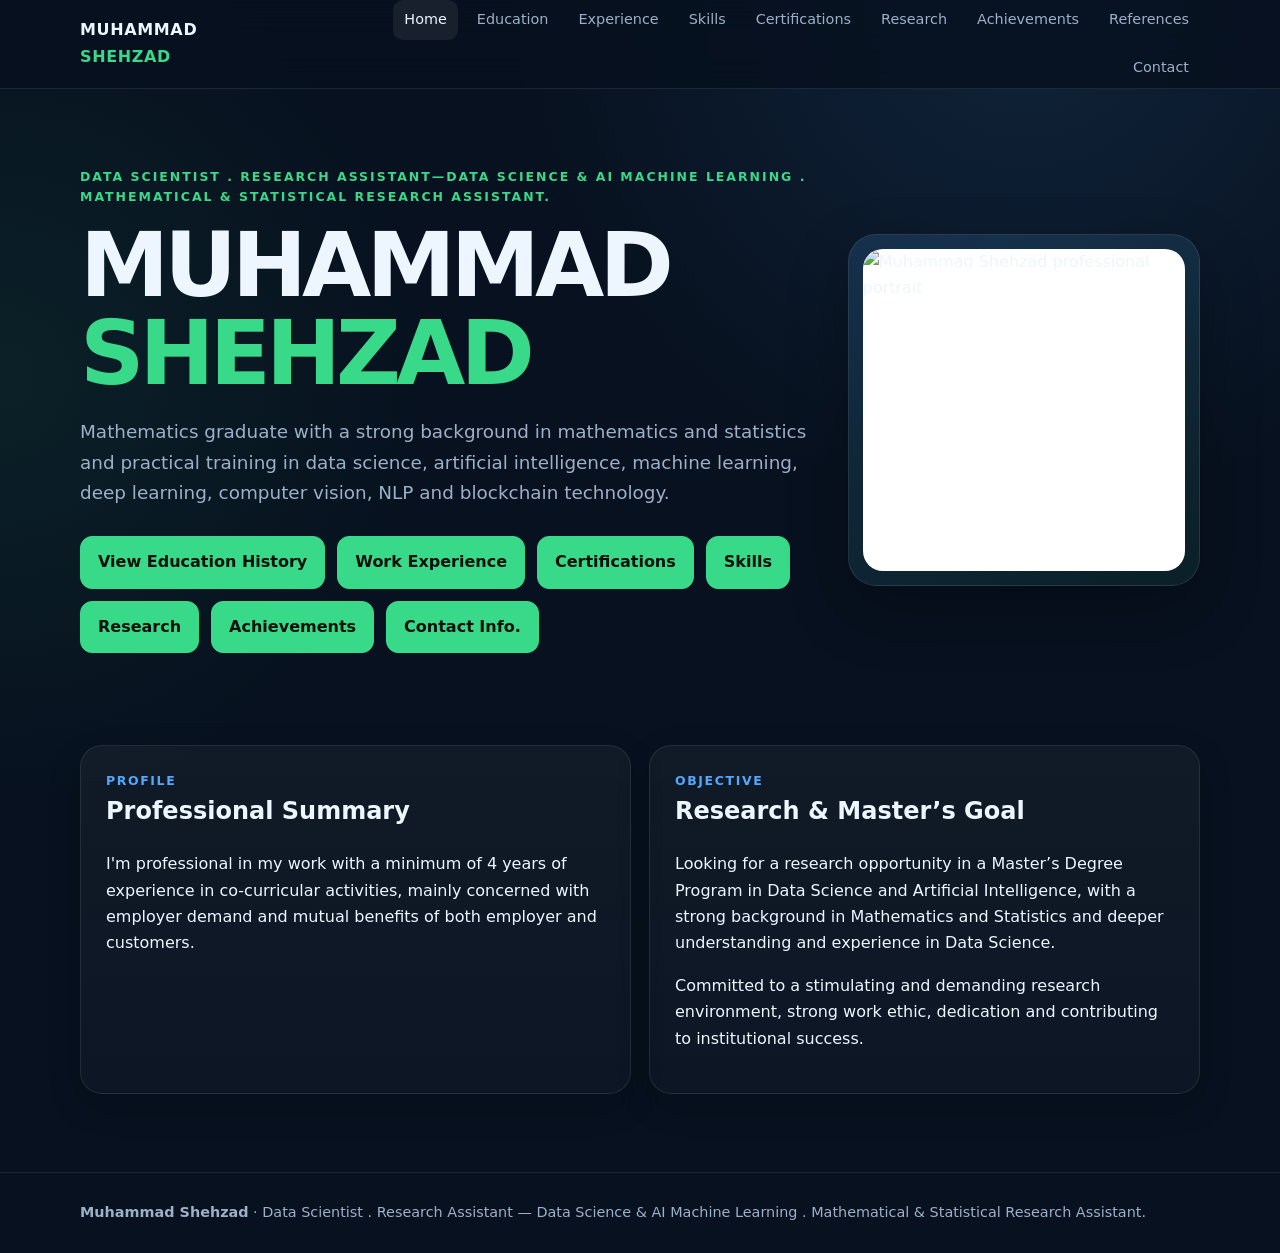
==== index.html @ 077e9774 "Comment out project statistics section in index.html Comment out the section displaying project stat" ====
<!doctype html>
<html lang="en">
<head>
<meta charset="utf-8">
<meta name="viewport" content="width=device-width,initial-scale=1">
<meta name="description" content="Resume website of Muhammad Shehzad — Mathematics, Data Science, Artificial Intelligence, Machine Learning and Deep Learning.">
<title>Home | Muhammad Shehzad</title>
<link rel="stylesheet" href="styles.css">
</head>
<body>

<nav class="nav">
  <div class="container nav-inner">
    <a class="brand" href="index.html">MUHAMMAD <span>SHEHZAD</span></a>
    <div class="nav-links">
      <a href="index.html">Home</a>
      <a href="education.html">Education</a>
      <a href="experience.html">Experience</a>
      <a href="skills.html">Skills</a>
      <a href="certifications.html">Certifications</a>
      <a href="research.html">Research</a>
      <a href="achievements.html">Achievements</a>
      <a href="references.html">References</a>
      <a href="contact.html">Contact</a>
    </div>
  </div>
</nav>

<main>
<section class="hero">
  <div class="container hero-grid">
    <div>
      <div class="kicker">Data Scientist . Research Assistant—Data Science & AI Machine Learning . Mathematical & Statistical Research Assistant.</div>
      <h1>MUHAMMAD <span>SHEHZAD</span></h1>
      <p class="lead">Mathematics graduate with a strong background in mathematics and statistics and practical training in data science, artificial intelligence, machine learning, deep learning, computer vision, NLP and blockchain technology.</p>
      <div class="hero-actions">
        <a class="btn primary" href="education.html">View Education History</a>
        <a class="btn primary" href="experience.html">Work Experience</a>
        <a class="btn primary" href="certifications.html">Certifications</a>
        <a class="btn primary" href="skills.html">Skills</a>
        <a class="btn primary" href="research.html">Research</a>
        <a class="btn primary" href="achievements.html">Achievements</a>
        <a class="btn primary" href="contact.html">Contact Info.</a>
      </div>
    </div>
    <div class="photo-card"><img src="assets/profile.png" alt="Muhammad Shehzad professional portrait"></div>
  </div>
</section>
<section class="section">
  <div class="container grid grid-2">
    <article class="card">
      <div class="eyebrow">Profile</div>
      <h2>Professional Summary</h2>
      <p>I'm professional in my work with a minimum of 4 years of experience in co-curricular activities, mainly concerned with employer demand and mutual benefits of both employer and customers.</p>
    </article>
    <article class="card">
      <div class="eyebrow">Objective</div>
      <h2>Research & Master’s Goal</h2>
      <p>Looking for a research opportunity in a Master’s Degree Program in Data Science and Artificial Intelligence, with a strong background in Mathematics and Statistics and deeper understanding and experience in Data Science.</p>
      <p>Committed to a stimulating and demanding research environment, strong work ethic, dedication and contributing to institutional success.</p>
    </article>
  </div>
<!-- <section class="section">
  <div class="container grid grid-3">
    <div class="card"><div class="stat">500+</div><p class="muted">Projects and assignment tasks completed during CUI Traineeship.</p></div>
    <div class="card"><div class="stat">5+</div><p class="muted">Years of co-curricular activity experience.</p></div>
  </div>
</section> -->
</main>

<footer class="footer">
  <div class="container">
    <strong>Muhammad Shehzad</strong> · Data Scientist . Research Assistant — Data Science & AI Machine Learning .  Mathematical & Statistical Research Assistant.
  </div>
</footer>
<script>
document.querySelectorAll('.nav-links a').forEach(a=>{
  if(a.pathname.split('/').pop() === location.pathname.split('/').pop()) a.classList.add('active');
});
</script>

</body>
</html>
---- styles.css ----
:root{
  --bg:#07111f; --panel:#0d1b2e; --panel2:#10233a; --text:#edf5ff;
  --muted:#9db0c8; --accent:#39d98a; --accent2:#52a8ff; --line:rgba(255,255,255,.09);
  --shadow:0 24px 60px rgba(0,0,0,.28); --radius:22px;
}
*{box-sizing:border-box}
html{scroll-behavior:smooth}
body{margin:0;font-family:Inter,ui-sans-serif,system-ui,-apple-system,BlinkMacSystemFont,"Segoe UI",sans-serif;background:
radial-gradient(circle at 80% 0%,rgba(82,168,255,.12),transparent 32%),
radial-gradient(circle at 0% 30%,rgba(57,217,138,.08),transparent 28%),var(--bg);color:var(--text);line-height:1.65}
a{color:inherit;text-decoration:none}
.container{width:min(1120px,92%);margin:auto}
.nav{position:sticky;top:0;z-index:50;background:rgba(7,17,31,.82);backdrop-filter:blur(18px);border-bottom:1px solid var(--line)}
.nav-inner{min-height:72px;display:flex;align-items:center;justify-content:space-between;gap:18px}
.brand{font-weight:800;letter-spacing:.04em}
.brand span{color:var(--accent)}
.nav-links{display:flex;gap:8px;flex-wrap:wrap;justify-content:flex-end}
.nav-links a{padding:8px 11px;border-radius:10px;color:var(--muted);font-size:.9rem}
.nav-links a:hover,.nav-links a.active{color:var(--text);background:rgba(255,255,255,.07)}
.hero{padding:78px 0 52px}
.hero-grid{display:grid;grid-template-columns:1.45fr .7fr;gap:38px;align-items:center}
.kicker{color:var(--accent);font-weight:800;text-transform:uppercase;letter-spacing:.16em;font-size:.78rem}
h1{font-size:clamp(2.8rem,7vw,5.8rem);line-height:.98;margin:14px 0 20px;letter-spacing:-.055em}
h1 span{color:var(--accent)}
.lead{font-size:1.15rem;color:var(--muted);max-width:760px}
.hero-actions{display:flex;gap:12px;flex-wrap:wrap;margin-top:28px}
.btn{display:inline-flex;align-items:center;justify-content:center;padding:12px 17px;border-radius:12px;border:1px solid var(--line);font-weight:700}
.btn.primary{background:var(--accent);color:#04110b;border-color:var(--accent)}
.btn.secondary{background:rgba(255,255,255,.04)}
.photo-card{background:linear-gradient(145deg,rgba(82,168,255,.16),rgba(57,217,138,.08));border:1px solid var(--line);padding:14px;border-radius:28px;box-shadow:var(--shadow)}
.photo-card img{display:block;width:100%;aspect-ratio:1/1;object-fit:cover;border-radius:20px;background:#fff}
.section{padding:40px 0 78px}
.page-head{padding:65px 0 30px}
.page-head h1{font-size:clamp(2.4rem,6vw,4.5rem)}
.grid{display:grid;gap:18px}
.grid-2{grid-template-columns:repeat(2,minmax(0,1fr))}
.grid-3{grid-template-columns:repeat(3,minmax(0,1fr))}
.card{background:linear-gradient(180deg,rgba(255,255,255,.045),rgba(255,255,255,.025));border:1px solid var(--line);border-radius:var(--radius);padding:25px;box-shadow:0 12px 35px rgba(0,0,0,.13)}
.card h2,.card h3{margin-top:0}
.muted{color:var(--muted)}
.eyebrow{color:var(--accent2);font-size:.78rem;text-transform:uppercase;font-weight:800;letter-spacing:.13em}
.timeline{position:relative;margin-top:25px}
.timeline:before{content:"";position:absolute;left:13px;top:4px;bottom:4px;width:2px;background:var(--line)}
.item{position:relative;padding-left:46px;margin-bottom:26px}
.dot{position:absolute;left:6px;top:7px;width:16px;height:16px;border-radius:50%;background:var(--accent);box-shadow:0 0 0 5px rgba(57,217,138,.12)}
.item h3{margin:0 0 5px}
.meta{color:var(--muted);font-size:.92rem}
.tags{display:flex;flex-wrap:wrap;gap:8px;margin-top:18px}
.tag{padding:7px 10px;border:1px solid var(--line);background:rgba(255,255,255,.035);border-radius:999px;color:#cfe0f3;font-size:.86rem}
.list{padding-left:19px}
.list li{margin:7px 0}
.stat{font-size:2rem;font-weight:850;color:var(--accent);line-height:1.1}
.footer{border-top:1px solid var(--line);padding:28px 0;color:var(--muted);font-size:.9rem}
.notice{border-left:3px solid var(--accent2);background:rgba(82,168,255,.07);padding:14px 17px;border-radius:10px;color:#c7d8eb}
.contact-row{display:flex;gap:12px;align-items:flex-start;padding:12px 0;border-bottom:1px solid var(--line)}
.contact-row:last-child{border-bottom:0}
.contact-icon{width:32px;color:var(--accent);font-weight:800}
@media(max-width:820px){.hero-grid,.grid-2,.grid-3{grid-template-columns:1fr}.nav-inner{align-items:flex-start;padding:12px 0}.nav-links{max-height:115px;overflow:auto}.hero{padding-top:45px}h1{font-size:3.1rem}}
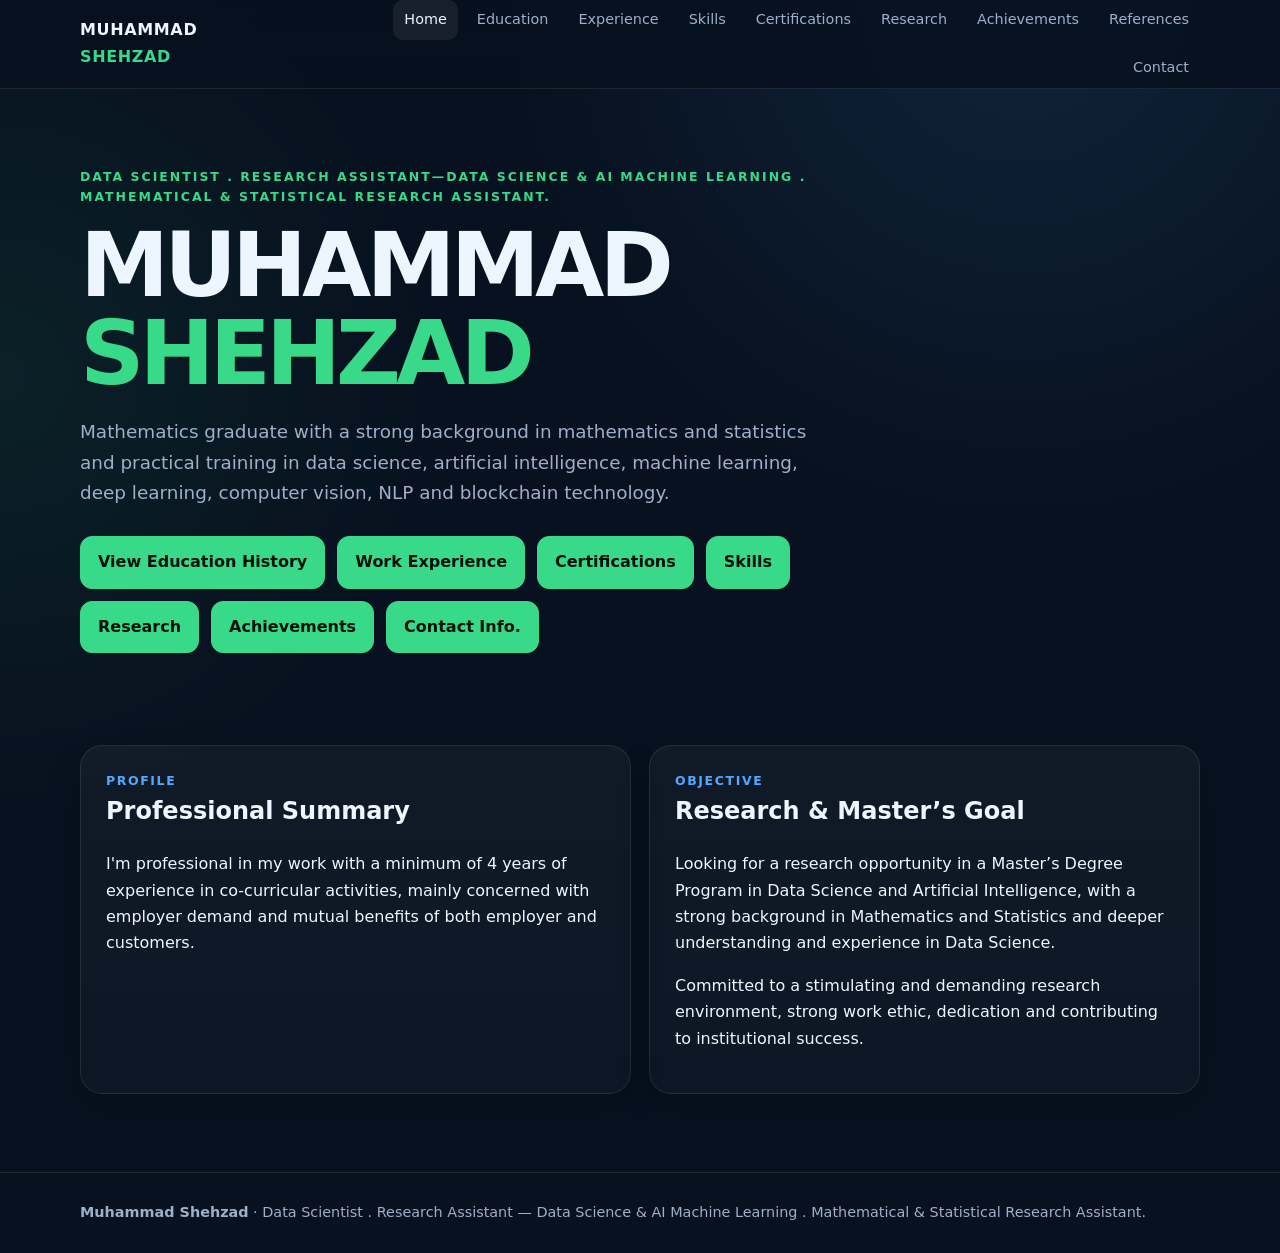
==== commit ea6098a2: "Preload profile image and remove img tag Replaced image tag with preload link for profile image." ====
--- a/index.html
+++ b/index.html
@@ -43,7 +43,8 @@
         <a class="btn primary" href="contact.html">Contact Info.</a>
       </div>
     </div>
-    <div class="photo-card"><img src="assets/profile.png" alt="Muhammad Shehzad professional portrait"></div>
+    <link rel="preload" as="image" href="assets/profile.png" alt="Muhammad Shehzad professional portrait">
+<!--    <div class="photo-card"><img src="assets/profile.png" alt="Muhammad Shehzad professional portrait"></div> -->
   </div>
 </section>
 <section class="section">
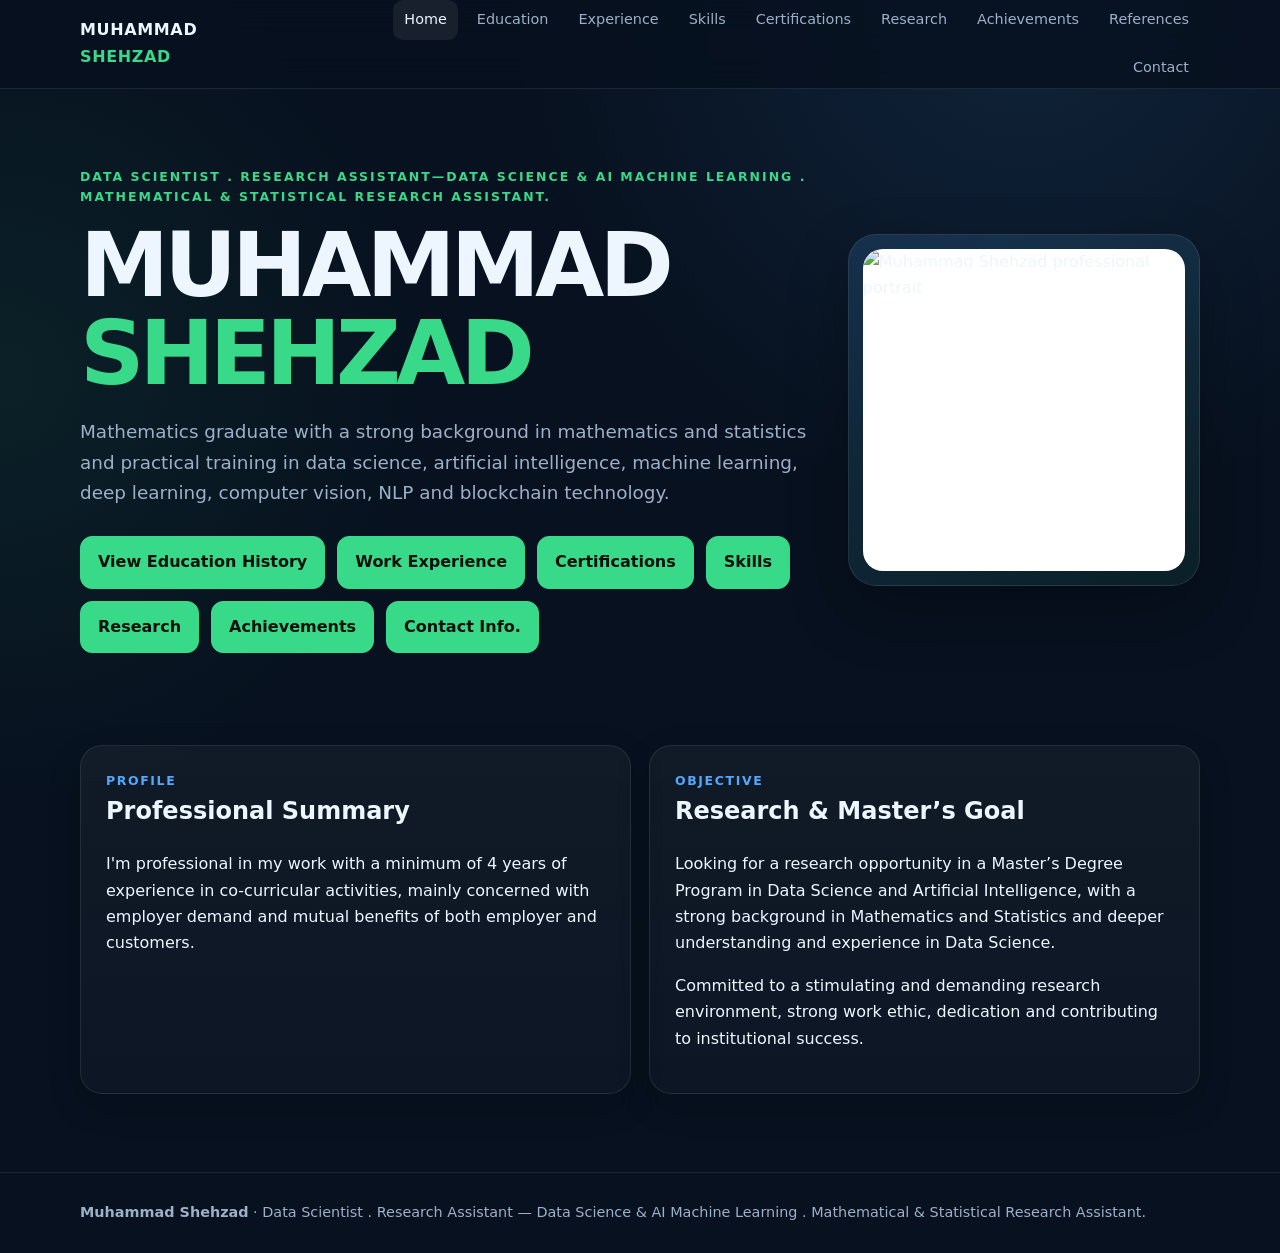
==== commit f1907b33: "Update profile image display in index.html Replaced preload link with visible image in photo card." ====
--- a/index.html
+++ b/index.html
@@ -43,8 +43,7 @@
         <a class="btn primary" href="contact.html">Contact Info.</a>
       </div>
     </div>
-    <link rel="preload" as="image" href="assets/profile.png" alt="Muhammad Shehzad professional portrait">
-<!--    <div class="photo-card"><img src="assets/profile.png" alt="Muhammad Shehzad professional portrait"></div> -->
+    <div class="photo-card"><img src="assets/profile.png" alt="Muhammad Shehzad professional portrait"></div> 
   </div>
 </section>
 <section class="section">
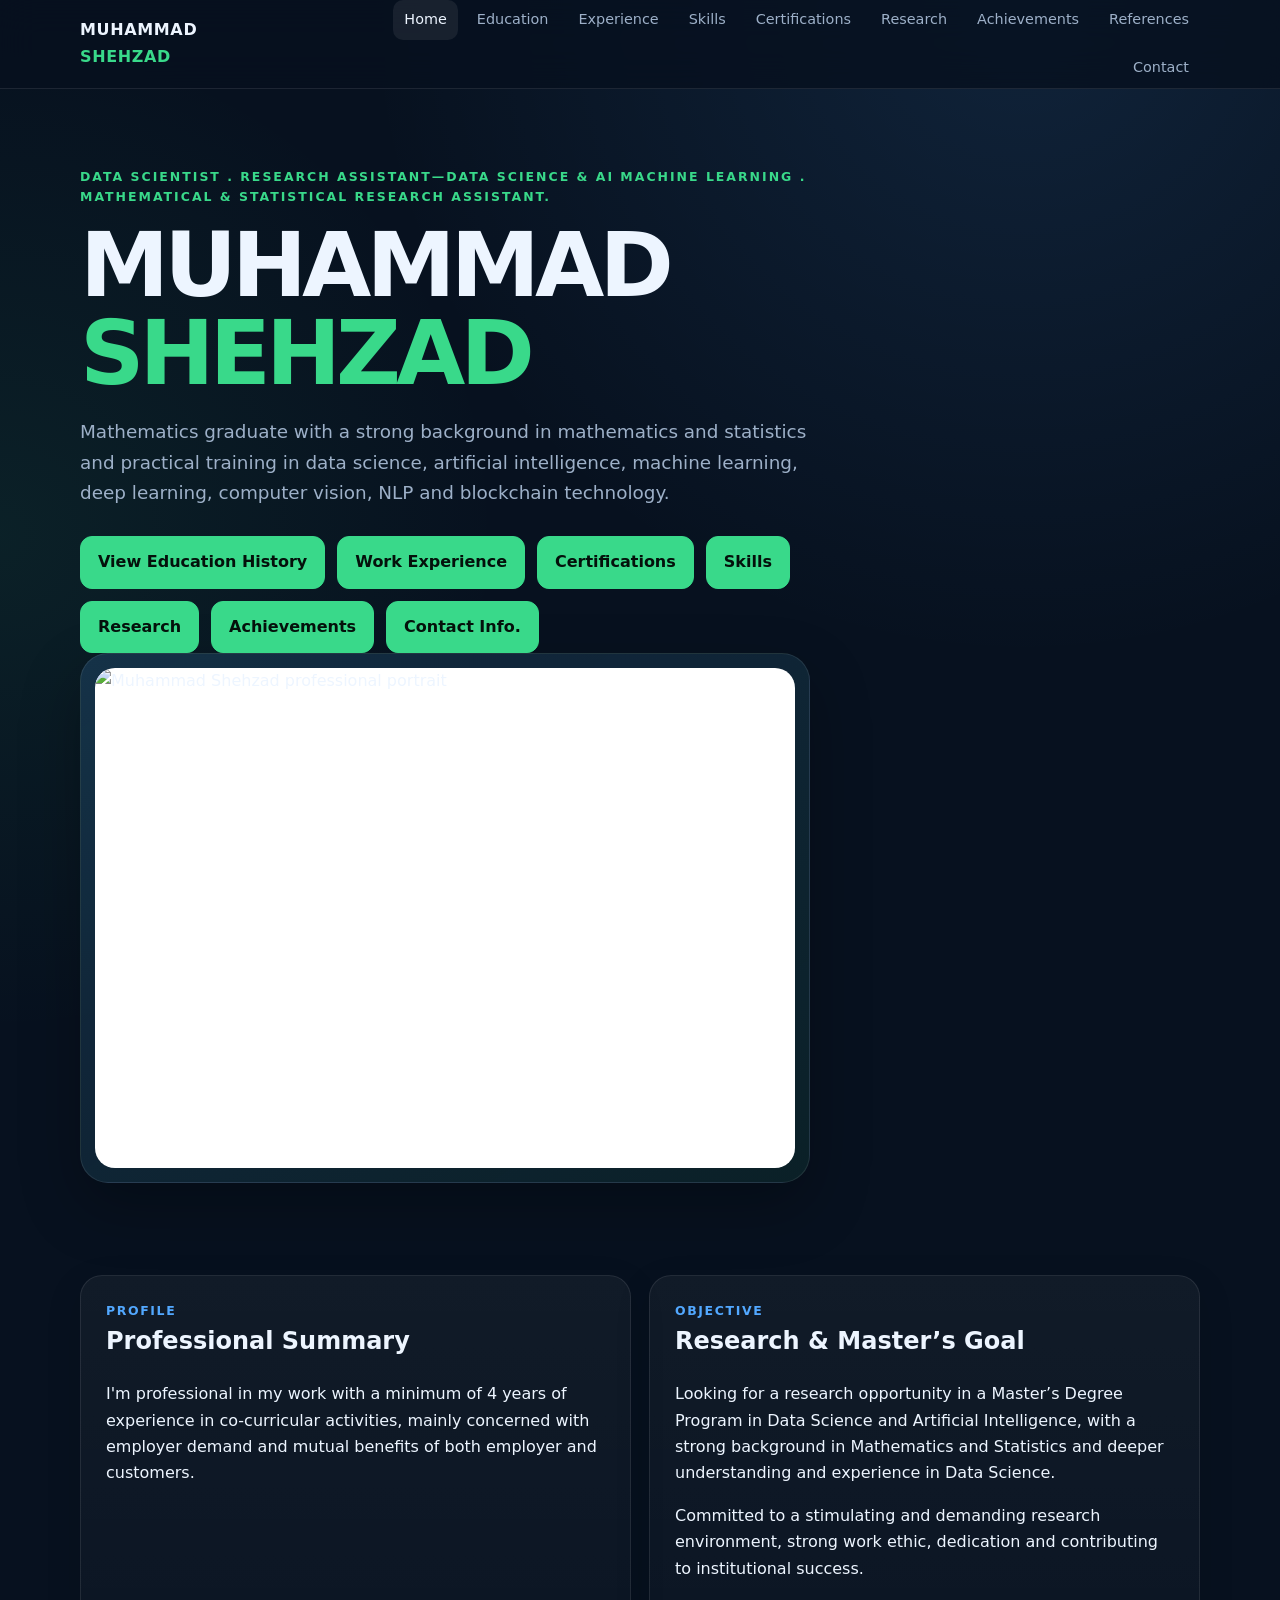
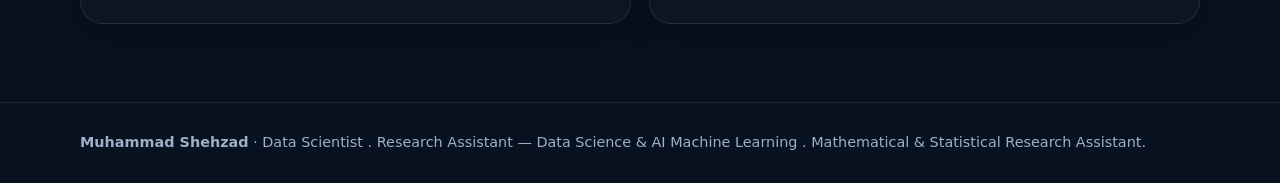
==== commit f977dace: "Enhance profile image attributes in index.html Added width, height, fetchpriority, and decoding attr" ====
--- a/index.html
+++ b/index.html
@@ -42,9 +42,16 @@
         <a class="btn primary" href="achievements.html">Achievements</a>
         <a class="btn primary" href="contact.html">Contact Info.</a>
       </div>
-    </div>
-    <div class="photo-card"><img src="assets/profile.png" alt="Muhammad Shehzad professional portrait"></div> 
-  </div>
+<div class="photo-card">
+  <img 
+    src="assets/profile.png" 
+    alt="Muhammad Shehzad professional portrait"
+    width="500"
+    height="500"
+    fetchpriority="high"
+    decoding="async"
+  >
+</div>
 </section>
 <section class="section">
   <div class="container grid grid-2">
--- a/styles.css
+++ b/styles.css
@@ -57,3 +57,16 @@
 .contact-row:last-child{border-bottom:0}
 .contact-icon{width:32px;color:var(--accent);font-weight:800}
 @media(max-width:820px){.hero-grid,.grid-2,.grid-3{grid-template-columns:1fr}.nav-inner{align-items:flex-start;padding:12px 0}.nav-links{max-height:115px;overflow:auto}.hero{padding-top:45px}h1{font-size:3.1rem}}
+
+.btn.primary {
+  animation: blinkButton 1.2s ease-in-out infinite;
+}
+
+@keyframes blinkButton {
+  0%, 100% {
+    opacity: 1;
+  }
+  50% {
+    opacity: 0.45;
+  }
+}
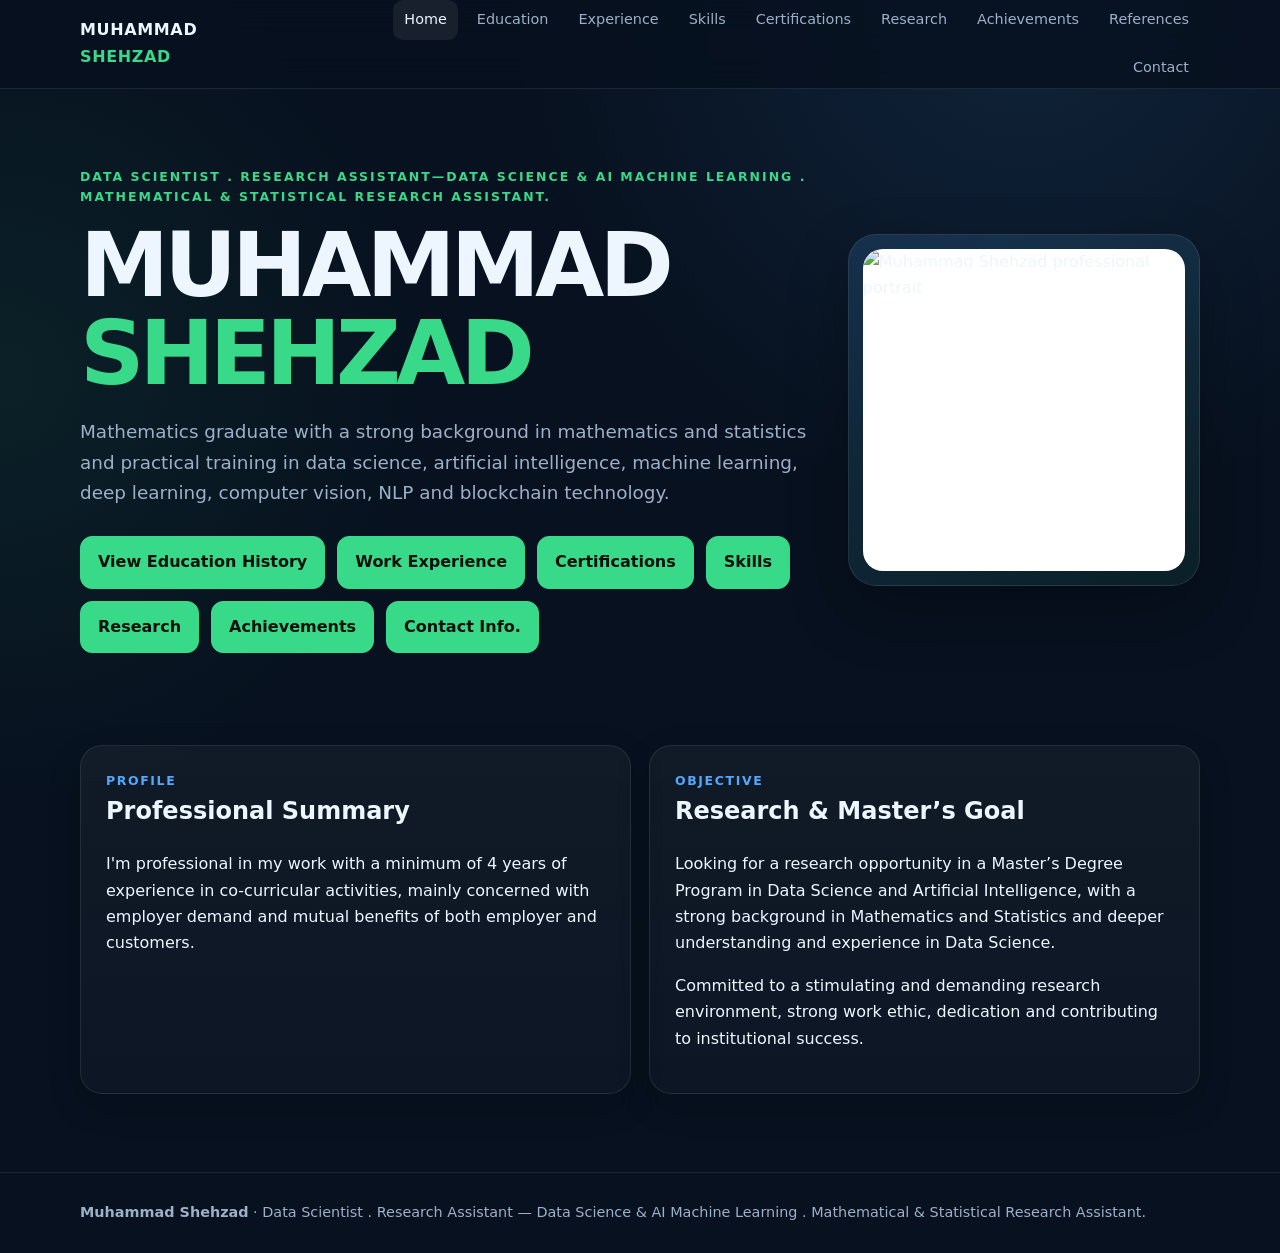
==== commit d28b536f: "Update index.html" ====
--- a/index.html
+++ b/index.html
@@ -42,16 +42,9 @@
         <a class="btn primary" href="achievements.html">Achievements</a>
         <a class="btn primary" href="contact.html">Contact Info.</a>
       </div>
-<div class="photo-card">
-  <img 
-    src="assets/profile.png" 
-    alt="Muhammad Shehzad professional portrait"
-    width="500"
-    height="500"
-    fetchpriority="high"
-    decoding="async"
-  >
-</div>
+    </div>
+    <div class="photo-card"><img src="assets/profile.png" alt="Muhammad Shehzad professional portrait"></div>
+  </div>
 </section>
 <section class="section">
   <div class="container grid grid-2">
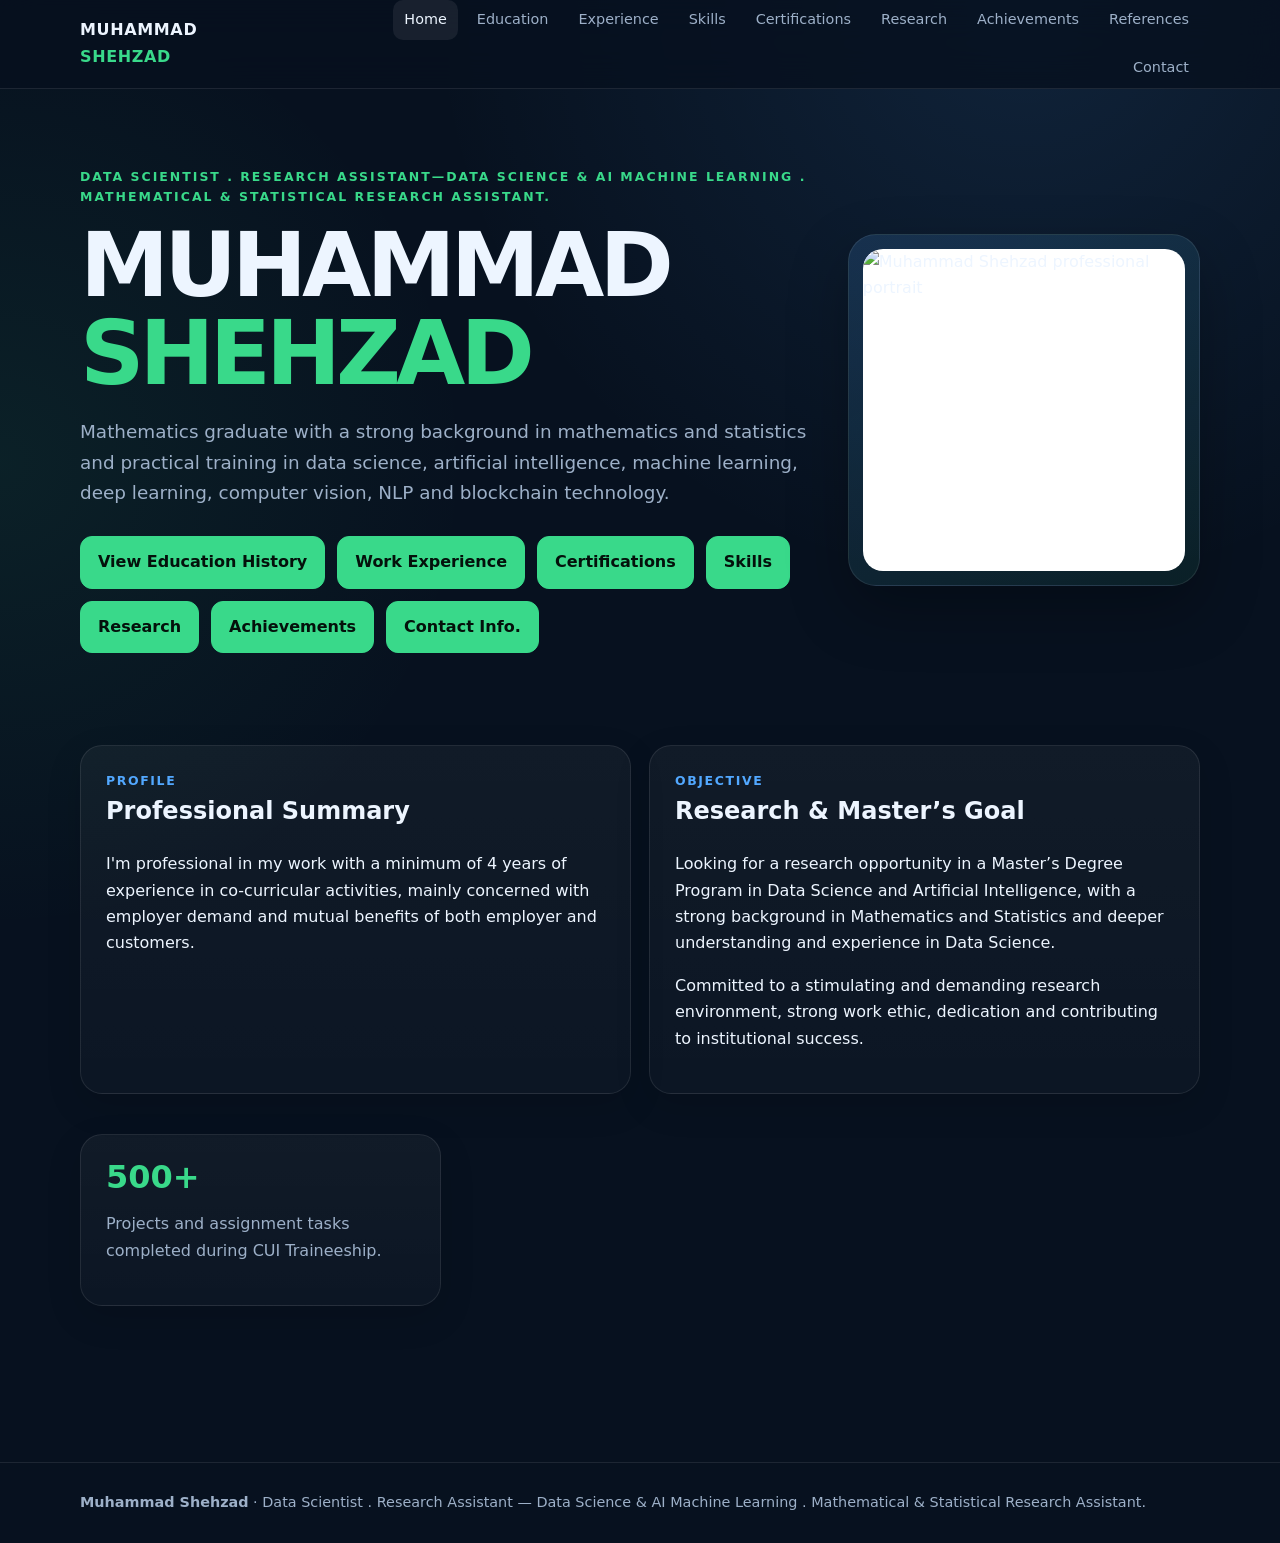
==== commit 32a45d99: "Update index.html" ====
--- a/index.html
+++ b/index.html
@@ -60,12 +60,12 @@
       <p>Committed to a stimulating and demanding research environment, strong work ethic, dedication and contributing to institutional success.</p>
     </article>
   </div>
-<!-- <section class="section">
+<section class="section">
   <div class="container grid grid-3">
     <div class="card"><div class="stat">500+</div><p class="muted">Projects and assignment tasks completed during CUI Traineeship.</p></div>
-    <div class="card"><div class="stat">5+</div><p class="muted">Years of co-curricular activity experience.</p></div>
+<!--    <div class="card"><div class="stat">5+</div><p class="muted">Years of co-curricular activity experience.</p></div> -->
   </div>
-</section> -->
+</section> 
 </main>
 
 <footer class="footer">
--- a/styles.css
+++ b/styles.css
@@ -57,16 +57,3 @@
 .contact-row:last-child{border-bottom:0}
 .contact-icon{width:32px;color:var(--accent);font-weight:800}
 @media(max-width:820px){.hero-grid,.grid-2,.grid-3{grid-template-columns:1fr}.nav-inner{align-items:flex-start;padding:12px 0}.nav-links{max-height:115px;overflow:auto}.hero{padding-top:45px}h1{font-size:3.1rem}}
-
-.btn.primary {
-  animation: blinkButton 1.2s ease-in-out infinite;
-}
-
-@keyframes blinkButton {
-  0%, 100% {
-    opacity: 1;
-  }
-  50% {
-    opacity: 0.45;
-  }
-}
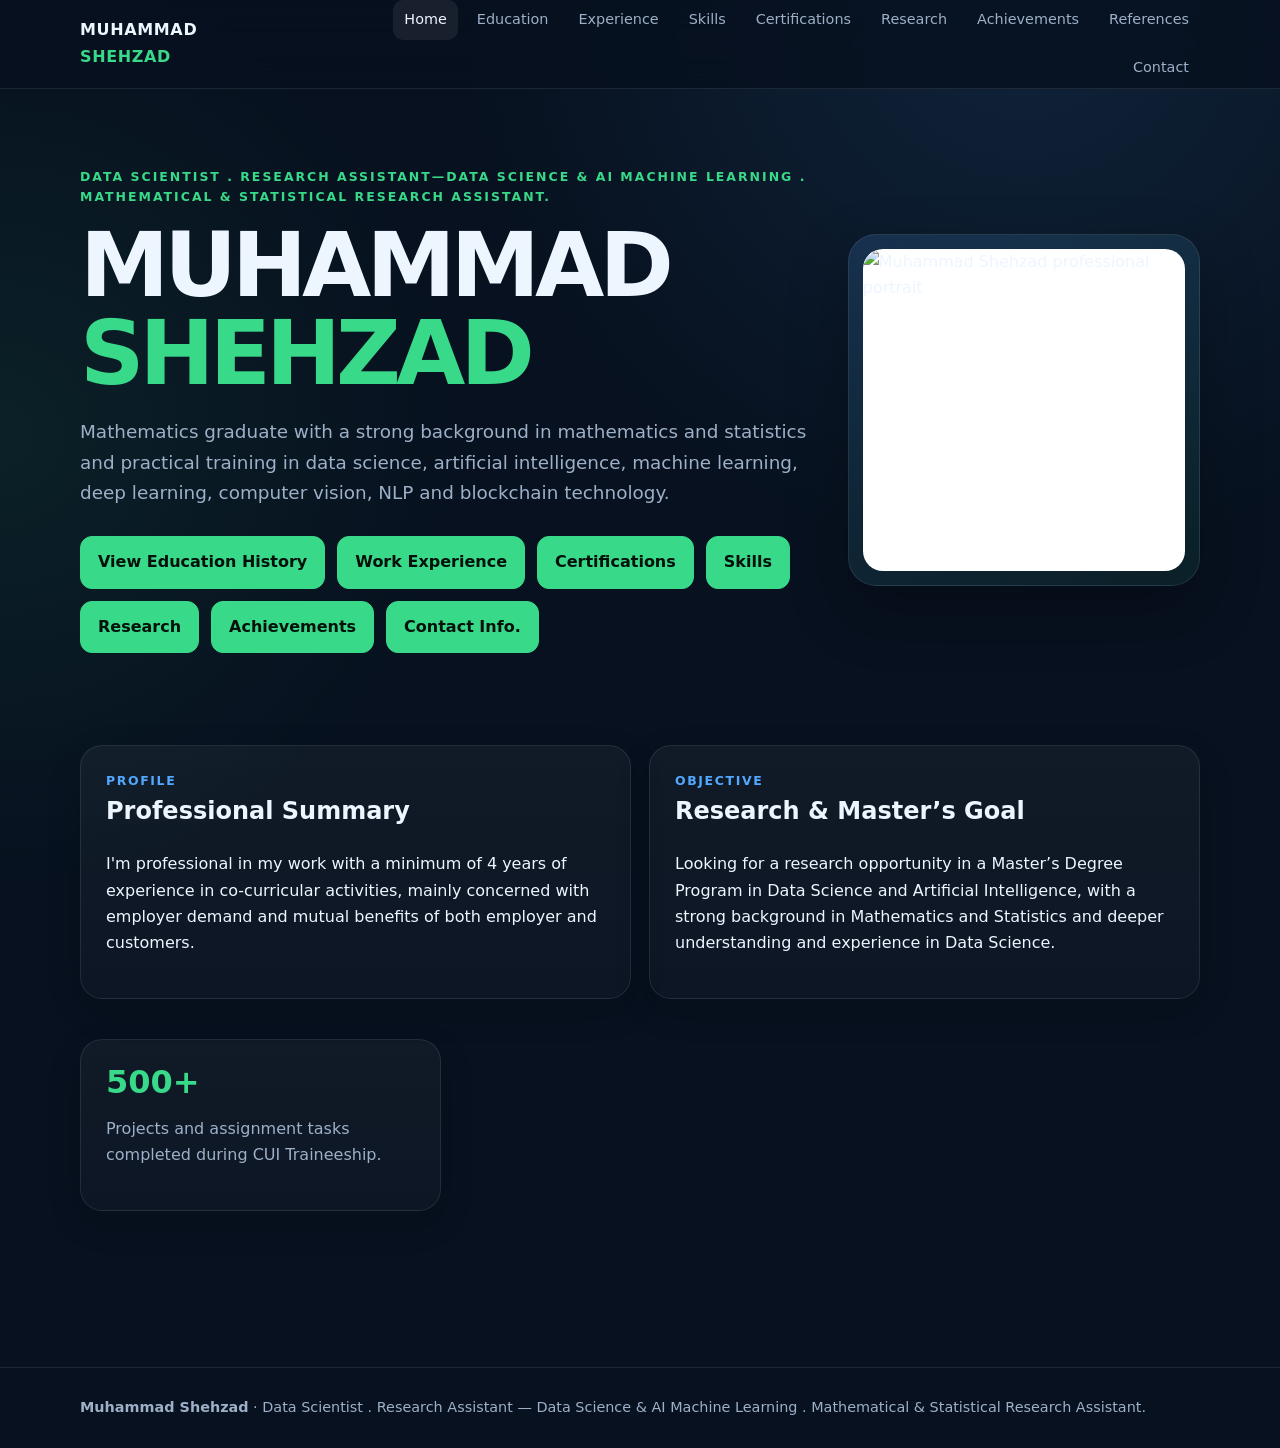
==== commit 8bda2f70: "Update index.html" ====
--- a/index.html
+++ b/index.html
@@ -57,7 +57,6 @@
       <div class="eyebrow">Objective</div>
       <h2>Research & Master’s Goal</h2>
       <p>Looking for a research opportunity in a Master’s Degree Program in Data Science and Artificial Intelligence, with a strong background in Mathematics and Statistics and deeper understanding and experience in Data Science.</p>
-      <p>Committed to a stimulating and demanding research environment, strong work ethic, dedication and contributing to institutional success.</p>
     </article>
   </div>
 <section class="section">
